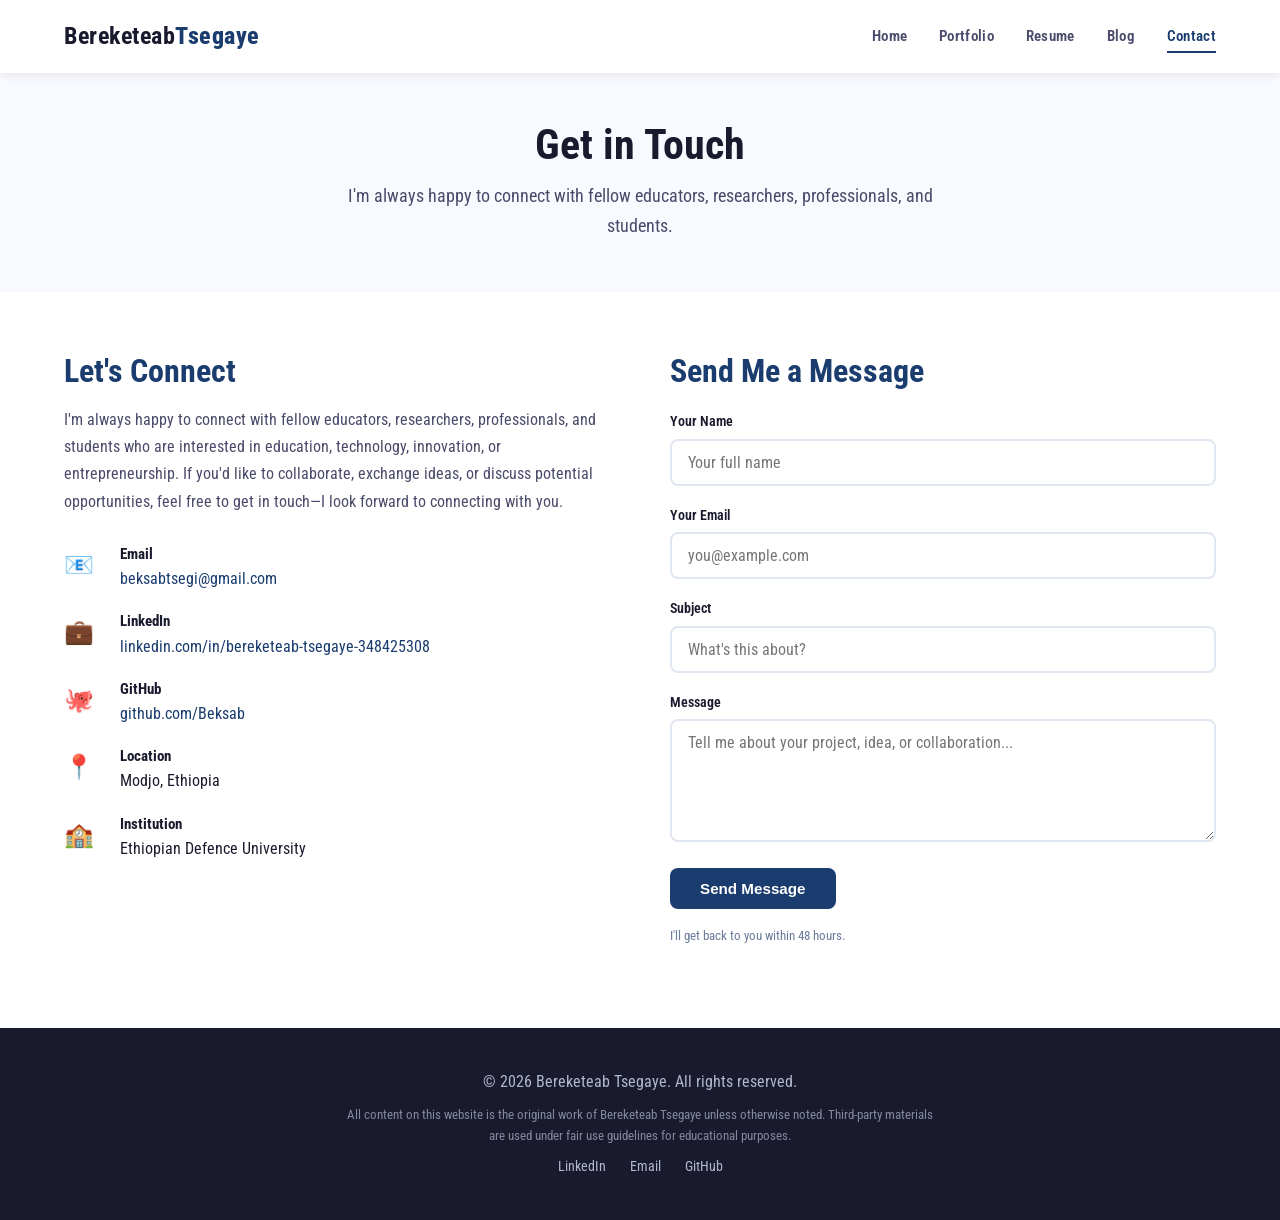
==== contact.html @ ecdad817 "Initial portfolio upload" ====
<!DOCTYPE html>
<html lang="en">
<head>
    <meta charset="UTF-8" />
    <meta name="viewport" content="width=device-width, initial-scale=1.0" />
    <title>Contact | Bereketeab Tsegaye</title>
    <link rel="stylesheet" href="css/style.css" />
    <link href="https://fonts.googleapis.com/css2?family=Roboto+Condensed:wght@300;400;600;700&display=swap" rel="stylesheet" />
</head>
<body>

<!-- ===== NAVIGATION ===== -->
<header>
    <nav class="navbar">
        <div class="container nav-container">
            <a href="index.html" class="logo">Bereketeab<span>Tsegaye</span></a>
            <ul class="nav-menu">
                <li><a href="index.html">Home</a></li>
                <li><a href="portfolio.html">Portfolio</a></li>
                <li><a href="resume.html">Resume</a></li>
                <li><a href="blog.html">Blog</a></li>
                <li><a href="contact.html" class="active">Contact</a></li>
            </ul>
            <div class="hamburger">
                <span></span>
                <span></span>
                <span></span>
            </div>
        </div>
    </nav>
</header>

<!-- ===== PAGE HEADER ===== -->
<section class="page-header">
    <div class="container">
        <h1>Get in Touch</h1>
        <p>I'm always happy to connect with fellow educators, researchers, professionals, and students.</p>
    </div>
</section>

<!-- ===== CONTACT CONTENT ===== -->
<section class="contact-section">
    <div class="container">
        <div class="contact-grid">

            <!-- Contact Information -->
            <div class="contact-info">
                <h2>Let's Connect</h2>
                <p>I'm always happy to connect with fellow educators, researchers, professionals, and students who are interested in education, technology, innovation, or entrepreneurship. If you'd like to collaborate, exchange ideas, or discuss potential opportunities, feel free to get in touch—I look forward to connecting with you.</p>

                <div class="contact-item">
                    <span class="contact-icon">📧</span>
                    <div>
                        <h4>Email</h4>
                        <p><a href="mailto:beksabtsegi@gmail.com">beksabtsegi@gmail.com</a></p>
                    </div>
                </div>

                <div class="contact-item">
                    <span class="contact-icon">💼</span>
                    <div>
                        <h4>LinkedIn</h4>
                        <p><a href="https://www.linkedin.com/in/bereketeab-tsegaye-348425308" target="_blank">linkedin.com/in/bereketeab-tsegaye-348425308</a></p>
                    </div>
                </div>

                <div class="contact-item">
                    <span class="contact-icon">🐙</span>
                    <div>
                        <h4>GitHub</h4>
                        <p><a href="https://github.com/Beksab" target="_blank">github.com/Beksab</a></p>
                    </div>
                </div>

                <div class="contact-item">
                    <span class="contact-icon">📍</span>
                    <div>
                        <h4>Location</h4>
                        <p>Modjo, Ethiopia</p>
                    </div>
                </div>

                <div class="contact-item">
                    <span class="contact-icon">🏫</span>
                    <div>
                        <h4>Institution</h4>
                        <p>Ethiopian Defence University</p>
                    </div>
                </div>
            </div>

            <!-- Contact Form -->
            <div class="contact-form">
                <h2>Send Me a Message</h2>
                <form action="#" method="POST">
                    <div class="form-group">
                        <label for="name">Your Name</label>
                        <input type="text" id="name" name="name" placeholder="Your full name" required />
                    </div>
                    <div class="form-group">
                        <label for="email">Your Email</label>
                        <input type="email" id="email" name="email" placeholder="you@example.com" required />
                    </div>
                    <div class="form-group">
                        <label for="subject">Subject</label>
                        <input type="text" id="subject" name="subject" placeholder="What's this about?" />
                    </div>
                    <div class="form-group">
                        <label for="message">Message</label>
                        <textarea id="message" name="message" rows="5" placeholder="Tell me about your project, idea, or collaboration..." required></textarea>
                    </div>
                    <button type="submit" class="btn btn-primary">Send Message</button>
                </form>
                <p class="form-note"><small>I'll get back to you within 48 hours.</small></p>
            </div>

        </div>
    </div>
</section>

<!-- ===== FOOTER ===== -->
<footer>
    <div class="container footer-container">
        <p>&copy; 2026 Bereketeab Tsegaye. All rights reserved.</p>
        <p class="footer-small">
            All content on this website is the original work of Bereketeab Tsegaye unless otherwise noted.
            Third-party materials are used under fair use guidelines for educational purposes.
        </p>
        <div class="footer-links">
            <a href="https://www.linkedin.com/in/bereketeab-tsegaye-348425308" target="_blank">LinkedIn</a>
            <a href="mailto:beksabtsegi@gmail.com">Email</a>
            <a href="https://github.com/Beksab" target="_blank">GitHub</a>
        </div>
    </div>
</footer>

<script>
    document.querySelector('.hamburger').addEventListener('click', function() {
        document.querySelector('.nav-menu').classList.toggle('active');
        this.classList.toggle('active');
    });
</script>

</body>
</html>
---- css/style.css ----
/* ===== RESET & BASE ===== */
* {
    margin: 0;
    padding: 0;
    box-sizing: border-box;
}

body {
    font-family: 'Roboto Condensed', -apple-system, BlinkMacSystemFont, sans-serif;
    font-size: 16px;
    line-height: 1.7;
    color: #1a1a2e;
    background: #ffffff;
}

img {
    max-width: 100%;
    height: auto;
    display: block;
}

a {
    text-decoration: none;
    color: inherit;
}

ul {
    list-style: none;
}

.container {
    width: 100%;
    max-width: 1200px;
    margin: 0 auto;
    padding: 0 24px;
}

/* ===== TYPOGRAPHY ===== */
h1, h2, h3, h4 {
    font-weight: 700;
    line-height: 1.2;
    color: #1a1a2e;
}

h1 { font-size: 2.8rem; }
h2 { font-size: 2rem; }
h3 { font-size: 1.3rem; }

.section-title {
    text-align: center;
    font-size: 2.2rem;
    margin-bottom: 40px;
    position: relative;
}

.section-title::after {
    content: '';
    display: block;
    width: 60px;
    height: 4px;
    background: #1a3c6e;
    margin: 10px auto 0;
    border-radius: 2px;
}

/* ===== BUTTONS ===== */
.btn {
    display: inline-block;
    padding: 12px 30px;
    border-radius: 8px;
    font-weight: 600;
    font-size: 0.95rem;
    transition: all 0.3s ease;
    cursor: pointer;
    text-align: center;
    border: none;
}

.btn-primary {
    background: #1a3c6e;
    color: #fff;
}

.btn-primary:hover {
    background: #0f2a4f;
    transform: translateY(-2px);
    box-shadow: 0 6px 20px rgba(26, 60, 110, 0.3);
}

.btn-secondary {
    background: transparent;
    color: #1a3c6e;
    border: 2px solid #1a3c6e;
}

.btn-secondary:hover {
    background: #1a3c6e;
    color: #fff;
    transform: translateY(-2px);
}

.btn-small {
    padding: 8px 20px;
    font-size: 0.85rem;
}

.text-center {
    text-align: center;
}

.highlight {
    color: #1a3c6e;
}

/* ===== NAVIGATION ===== */
.navbar {
    position: fixed;
    top: 0;
    left: 0;
    width: 100%;
    background: #ffffff;
    box-shadow: 0 2px 10px rgba(0,0,0,0.08);
    z-index: 1000;
    padding: 16px 0;
}

.nav-container {
    display: flex;
    justify-content: space-between;
    align-items: center;
}

.logo {
    font-size: 1.5rem;
    font-weight: 700;
    color: #1a1a2e;
    letter-spacing: 0.5px;
}

.logo span {
    color: #1a3c6e;
    font-weight: 800;
}

.nav-menu {
    display: flex;
    gap: 32px;
    align-items: center;
}

.nav-menu a {
    font-weight: 600;
    color: #4a4a6a;
    padding: 6px 0;
    border-bottom: 2px solid transparent;
    transition: all 0.3s ease;
    font-size: 0.95rem;
    letter-spacing: 0.3px;
}

.nav-menu a:hover,
.nav-menu a.active {
    color: #1a3c6e;
    border-bottom-color: #1a3c6e;
}

.hamburger {
    display: none;
    flex-direction: column;
    gap: 6px;
    cursor: pointer;
}

.hamburger span {
    display: block;
    width: 28px;
    height: 3px;
    background: #1a1a2e;
    border-radius: 2px;
    transition: 0.3s ease;
}

/* Mobile Navigation */
@media (max-width: 768px) {
    .hamburger {
        display: flex;
    }

    .nav-menu {
        display: none;
        position: absolute;
        top: 100%;
        left: 0;
        width: 100%;
        background: #ffffff;
        flex-direction: column;
        padding: 20px 0;
        gap: 0;
        box-shadow: 0 6px 20px rgba(0,0,0,0.08);
    }

    .nav-menu.active {
        display: flex;
    }

    .nav-menu a {
        display: block;
        padding: 12px 24px;
        border-bottom: none;
        width: 100%;
        border-left: 3px solid transparent;
    }

    .nav-menu a:hover,
    .nav-menu a.active {
        background: #f0f4ff;
        border-bottom: none;
        border-left-color: #1a3c6e;
    }
}

/* ===== HERO SECTION ===== */
.hero {
    padding: 140px 0 80px;
    background: linear-gradient(135deg, #f8faff 0%, #eef4ff 100%);
}

.hero-container {
    display: grid;
    grid-template-columns: 1fr 1fr;
    gap: 60px;
    align-items: center;
}

.hero-tag {
    font-weight: 600;
    color: #1a3c6e;
    text-transform: uppercase;
    letter-spacing: 2px;
    font-size: 0.8rem;
    margin-bottom: 12px;
}

.hero h1 {
    font-size: 3.2rem;
    margin-bottom: 20px;
}

.hero-description {
    font-size: 1.15rem;
    color: #4a4a6a;
    max-width: 500px;
    margin-bottom: 30px;
}

.hero-buttons {
    display: flex;
    gap: 16px;
    flex-wrap: wrap;
}

.hero-image {
    display: flex;
    justify-content: center;
    align-items: center;
}

.profile-placeholder {
    width: 400px;
    height: 400px;
    border-radius: 50%;
    overflow: hidden;
    border: 4px solid #1a3c6e;
    box-shadow: 0 12px 40px rgba(26, 60, 110, 0.15);
}

.profile-img {
    width: 100%;
    height: 100%;
    object-fit: cover;
}

@media (max-width: 992px) {
    .hero-container {
        grid-template-columns: 1fr;
        text-align: center;
    }

    .hero-description {
        margin-left: auto;
        margin-right: auto;
    }

    .hero-buttons {
        justify-content: center;
    }

    .profile-placeholder {
        width: 280px;
        height: 280px;
    }

    .hero h1 {
        font-size: 2.4rem;
    }
}

/* ===== SKILLS SECTION ===== */
.skills {
    padding: 80px 0;
    background: #ffffff;
}

.skills-grid {
    display: grid;
    grid-template-columns: repeat(auto-fit, minmax(240px, 1fr));
    gap: 30px;
}

.skill-card {
    background: #f8faff;
    padding: 30px 24px;
    border-radius: 12px;
    text-align: center;
    transition: 0.3s ease;
    border: 1px solid #eef4ff;
}

.skill-card:hover {
    transform: translateY(-6px);
    box-shadow: 0 12px 30px rgba(0,0,0,0.08);
}

.skill-icon {
    font-size: 2.8rem;
    margin-bottom: 16px;
}

.skill-card h3 {
    margin-bottom: 10px;
    font-size: 1.1rem;
    color: #1a3c6e;
}

.skill-card p {
    color: #4a4a6a;
    font-size: 0.95rem;
}

/* ===== FEATURED WORK ===== */
.featured-work {
    padding: 80px 0;
    background: #f8faff;
}

.work-grid {
    display: grid;
    grid-template-columns: repeat(auto-fit, minmax(320px, 1fr));
    gap: 30px;
}

.work-card {
    background: #ffffff;
    border-radius: 12px;
    overflow: hidden;
    box-shadow: 0 4px 16px rgba(0,0,0,0.06);
    transition: 0.3s ease;
}

.work-card:hover {
    transform: translateY(-6px);
    box-shadow: 0 12px 30px rgba(0,0,0,0.1);
}

.featured-card {
    max-width: 800px;
    margin: 0 auto;
}

.work-image {
    position: relative;
    background: #e8edf5;
    min-height: 200px;
    display: flex;
    align-items: center;
    justify-content: center;
}

.work-image img {
    width: 100%;
    height: 220px;
    object-fit: cover;
}

.work-overlay {
    position: absolute;
    inset: 0;
    background: rgba(26, 60, 110, 0.85);
    display: flex;
    align-items: center;
    justify-content: center;
    opacity: 0;
    transition: 0.3s ease;
}

.work-card:hover .work-overlay {
    opacity: 1;
}

.work-info {
    padding: 20px 24px 24px;
}

.work-info h3 {
    margin-bottom: 6px;
}

.work-tag {
    font-size: 0.8rem;
    color: #1a3c6e;
    font-weight: 600;
    margin-bottom: 10px;
}

.work-info p {
    color: #4a4a6a;
    font-size: 0.95rem;
}

/* ===== PAGE HEADER ===== */
.page-header {
    padding: 120px 0 50px;
    background: #f8faff;
    text-align: center;
}

.page-header h1 {
    font-size: 2.6rem;
    margin-bottom: 12px;
}

.page-header p {
    font-size: 1.1rem;
    color: #4a4a6a;
    max-width: 600px;
    margin: 0 auto;
}

/* ===== PORTFOLIO PAGE ===== */
.portfolio-grid-section {
    padding: 60px 0 80px;
}

.portfolio-grid {
    display: flex;
    flex-direction: column;
    gap: 50px;
}

.portfolio-item {
    display: grid;
    grid-template-columns: 1fr 1fr;
    gap: 40px;
    align-items: start;
    background: #ffffff;
    padding: 30px;
    border-radius: 12px;
    box-shadow: 0 2px 12px rgba(0,0,0,0.05);
    border: 1px solid #eef4ff;
}

.portfolio-image {
    background: #e8edf5;
    border-radius: 8px;
    overflow: hidden;
    min-height: 220px;
    display: flex;
    align-items: center;
    justify-content: center;
}

.portfolio-image img {
    width: 100%;
    height: 220px;
    object-fit: cover;
}

.placeholder-img {
    font-size: 4rem;
    color: #b0c4de;
}

.portfolio-content h3 {
    margin-bottom: 6px;
}

.portfolio-tags {
    font-size: 0.8rem;
    color: #1a3c6e;
    font-weight: 600;
    margin-bottom: 12px;
}

.portfolio-content p {
    color: #4a4a6a;
    margin-bottom: 12px;
    font-size: 0.95rem;
}

.portfolio-content .btn {
    margin-top: 8px;
}

@media (max-width: 768px) {
    .portfolio-item {
        grid-template-columns: 1fr;
        gap: 20px;
        padding: 20px;
    }
}

/* ===== RESUME PAGE ===== */
.resume-section {
    padding: 60px 0 80px;
}

.resume-block {
    margin-bottom: 40px;
}

.resume-block h2 {
    font-size: 1.5rem;
    border-bottom: 3px solid #1a3c6e;
    padding-bottom: 10px;
    margin-bottom: 24px;
    color: #1a3c6e;
}

.resume-item {
    margin-bottom: 24px;
}

.resume-header {
    display: flex;
    justify-content: space-between;
    align-items: flex-start;
    flex-wrap: wrap;
    gap: 8px;
}

.resume-header h3 {
    font-size: 1.1rem;
    margin-bottom: 2px;
}

.resume-date {
    font-weight: 600;
    color: #1a3c6e;
    font-size: 0.9rem;
    white-space: nowrap;
}

.resume-item ul {
    list-style: disc;
    padding-left: 20px;
    margin-top: 8px;
}

.resume-item ul li {
    color: #4a4a6a;
    margin-bottom: 4px;
}

/* ===== CONTACT PAGE ===== */
.contact-section {
    padding: 60px 0 80px;
}

.contact-grid {
    display: grid;
    grid-template-columns: 1fr 1fr;
    gap: 60px;
}

.contact-info h2 {
    margin-bottom: 16px;
    color: #1a3c6e;
}

.contact-info > p {
    color: #4a4a6a;
    margin-bottom: 30px;
}

.contact-item {
    display: flex;
    gap: 16px;
    align-items: flex-start;
    margin-bottom: 20px;
}

.contact-icon {
    font-size: 1.5rem;
    width: 40px;
}

.contact-item h4 {
    font-size: 0.95rem;
    margin-bottom: 2px;
}

.contact-item a {
    color: #1a3c6e;
    transition: 0.3s ease;
}

.contact-item a:hover {
    color: #0f2a4f;
}

/* Contact Form */
.contact-form h2 {
    margin-bottom: 20px;
    color: #1a3c6e;
}

.form-group {
    margin-bottom: 18px;
}

.form-group label {
    display: block;
    font-weight: 600;
    font-size: 0.9rem;
    margin-bottom: 4px;
}

.form-group input,
.form-group textarea {
    width: 100%;
    padding: 12px 16px;
    border: 2px solid #e0e7f0;
    border-radius: 8px;
    font-family: inherit;
    font-size: 1rem;
    transition: 0.3s ease;
}

.form-group input:focus,
.form-group textarea:focus {
    outline: none;
    border-color: #1a3c6e;
    box-shadow: 0 0 0 4px rgba(26, 60, 110, 0.1);
}

.form-note {
    margin-top: 12px;
    color: #6a7a9a;
}

@media (max-width: 768px) {
    .contact-grid {
        grid-template-columns: 1fr;
        gap: 40px;
    }
}

/* ===== BLOG PAGE ===== */
.blog-section {
    padding: 60px 0 80px;
}

.blog-grid {
    display: grid;
    grid-template-columns: repeat(auto-fit, minmax(300px, 1fr));
    gap: 30px;
}

.blog-card {
    background: #ffffff;
    border-radius: 12px;
    overflow: hidden;
    box-shadow: 0 4px 16px rgba(0,0,0,0.06);
    transition: 0.3s ease;
    border: 1px solid #eef4ff;
}

.blog-card:hover {
    transform: translateY(-4px);
    box-shadow: 0 12px 30px rgba(0,0,0,0.1);
}

.blog-image {
    background: #e8edf5;
    min-height: 160px;
    display: flex;
    align-items: center;
    justify-content: center;
}

.blog-content {
    padding: 20px 24px 24px;
}

.blog-date {
    font-size: 0.8rem;
    color: #6a7a9a;
    font-weight: 600;
    margin-bottom: 6px;
}

.blog-content h3 {
    margin-bottom: 10px;
    font-size: 1.15rem;
}

.blog-content p {
    color: #4a4a6a;
    font-size: 0.95rem;
    margin-bottom: 16px;
}

/* ===== FOOTER ===== */
footer {
    background: #1a1a2e;
    color: #b0b8d0;
    padding: 40px 0;
    text-align: center;
}

.footer-container p {
    margin-bottom: 8px;
}

.footer-small {
    font-size: 0.8rem;
    opacity: 0.7;
    max-width: 600px;
    margin: 0 auto 16px;
}

.footer-links {
    display: flex;
    justify-content: center;
    gap: 24px;
    flex-wrap: wrap;
}

.footer-links a {
    color: #b0b8d0;
    transition: 0.3s ease;
    font-size: 0.9rem;
}

.footer-links a:hover {
    color: #ffffff;
}

/* ===== RESPONSIVE FIXES ===== */
@media (max-width: 768px) {
    h1 { font-size: 2rem; }
    h2 { font-size: 1.6rem; }
    .section-title { font-size: 1.8rem; }
    .page-header h1 { font-size: 2rem; }
}
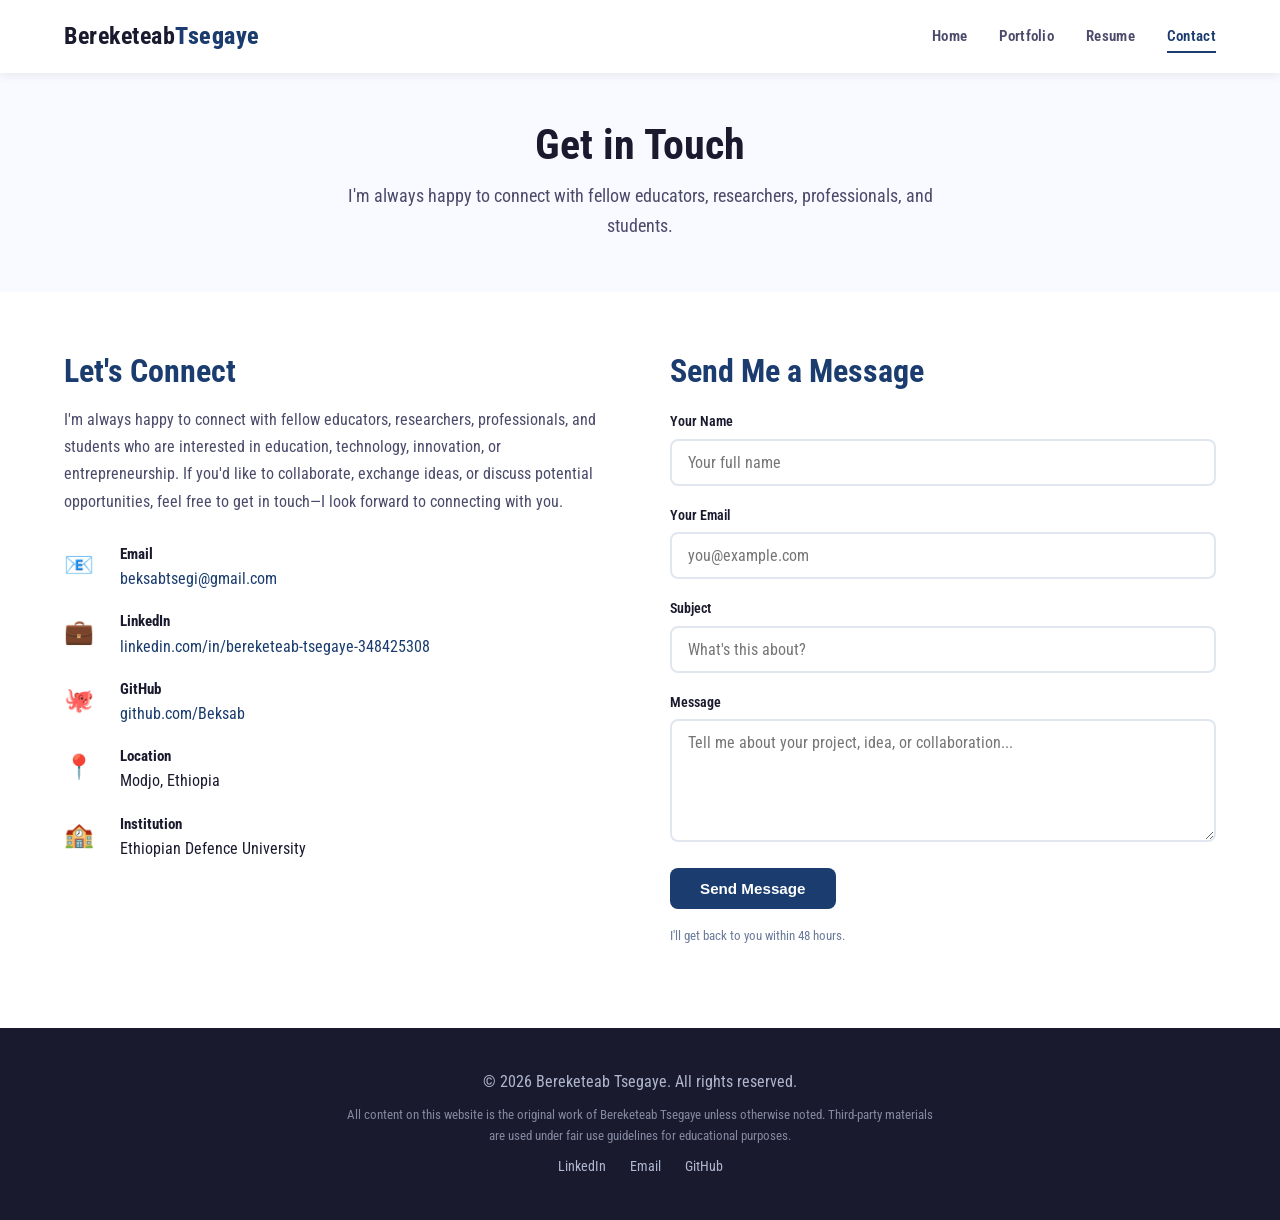
==== commit 1b39251b: "Add files via upload" ====
--- a/contact.html
+++ b/contact.html
@@ -18,7 +18,6 @@
                 <li><a href="index.html">Home</a></li>
                 <li><a href="portfolio.html">Portfolio</a></li>
                 <li><a href="resume.html">Resume</a></li>
-                <li><a href="blog.html">Blog</a></li>
                 <li><a href="contact.html" class="active">Contact</a></li>
             </ul>
             <div class="hamburger">
--- a/css/style.css
+++ b/css/style.css
@@ -355,8 +355,10 @@
 
 .work-grid {
     display: grid;
-    grid-template-columns: repeat(auto-fit, minmax(320px, 1fr));
+    grid-template-columns: 1fr;
     gap: 30px;
+    max-width: 900px;
+    margin: 0 auto;
 }
 
 .work-card {
@@ -372,15 +374,10 @@
     box-shadow: 0 12px 30px rgba(0,0,0,0.1);
 }
 
-.featured-card {
-    max-width: 800px;
-    margin: 0 auto;
-}
-
 .work-image {
     position: relative;
     background: #e8edf5;
-    min-height: 200px;
+    min-height: 300px;
     display: flex;
     align-items: center;
     justify-content: center;
@@ -388,8 +385,10 @@
 
 .work-image img {
     width: 100%;
-    height: 220px;
-    object-fit: cover;
+    height: 350px;
+    object-fit: contain;
+    background: #f8faff;
+    padding: 10px;
 }
 
 .work-overlay {
@@ -449,12 +448,6 @@
 /* ===== PORTFOLIO PAGE ===== */
 .portfolio-grid-section {
     padding: 60px 0 80px;
-}
-
-.portfolio-grid {
-    display: flex;
-    flex-direction: column;
-    gap: 50px;
 }
 
 .portfolio-item {
@@ -467,13 +460,19 @@
     border-radius: 12px;
     box-shadow: 0 2px 12px rgba(0,0,0,0.05);
     border: 1px solid #eef4ff;
+    max-width: 1100px;
+    margin: 0 auto;
+}
+
+.featured-portfolio {
+    grid-template-columns: 1fr 1fr;
 }
 
 .portfolio-image {
     background: #e8edf5;
     border-radius: 8px;
     overflow: hidden;
-    min-height: 220px;
+    min-height: 300px;
     display: flex;
     align-items: center;
     justify-content: center;
@@ -481,13 +480,10 @@
 
 .portfolio-image img {
     width: 100%;
-    height: 220px;
-    object-fit: cover;
-}
-
-.placeholder-img {
-    font-size: 4rem;
-    color: #b0c4de;
+    height: 350px;
+    object-fit: contain;
+    background: #f8faff;
+    padding: 15px;
 }
 
 .portfolio-content h3 {
@@ -505,6 +501,17 @@
     color: #4a4a6a;
     margin-bottom: 12px;
     font-size: 0.95rem;
+}
+
+.portfolio-content ul {
+    list-style: disc;
+    padding-left: 20px;
+    color: #4a4a6a;
+    margin-bottom: 12px;
+}
+
+.portfolio-content ul li {
+    margin-bottom: 4px;
 }
 
 .portfolio-content .btn {
@@ -516,6 +523,23 @@
         grid-template-columns: 1fr;
         gap: 20px;
         padding: 20px;
+    }
+
+    .portfolio-image {
+        min-height: 200px;
+    }
+
+    .portfolio-image img {
+        height: 250px;
+        padding: 10px;
+    }
+
+    .work-image {
+        min-height: 200px;
+    }
+
+    .work-image img {
+        height: 250px;
     }
 }
 
@@ -665,61 +689,6 @@
     }
 }
 
-/* ===== BLOG PAGE ===== */
-.blog-section {
-    padding: 60px 0 80px;
-}
-
-.blog-grid {
-    display: grid;
-    grid-template-columns: repeat(auto-fit, minmax(300px, 1fr));
-    gap: 30px;
-}
-
-.blog-card {
-    background: #ffffff;
-    border-radius: 12px;
-    overflow: hidden;
-    box-shadow: 0 4px 16px rgba(0,0,0,0.06);
-    transition: 0.3s ease;
-    border: 1px solid #eef4ff;
-}
-
-.blog-card:hover {
-    transform: translateY(-4px);
-    box-shadow: 0 12px 30px rgba(0,0,0,0.1);
-}
-
-.blog-image {
-    background: #e8edf5;
-    min-height: 160px;
-    display: flex;
-    align-items: center;
-    justify-content: center;
-}
-
-.blog-content {
-    padding: 20px 24px 24px;
-}
-
-.blog-date {
-    font-size: 0.8rem;
-    color: #6a7a9a;
-    font-weight: 600;
-    margin-bottom: 6px;
-}
-
-.blog-content h3 {
-    margin-bottom: 10px;
-    font-size: 1.15rem;
-}
-
-.blog-content p {
-    color: #4a4a6a;
-    font-size: 0.95rem;
-    margin-bottom: 16px;
-}
-
 /* ===== FOOTER ===== */
 footer {
     background: #1a1a2e;
